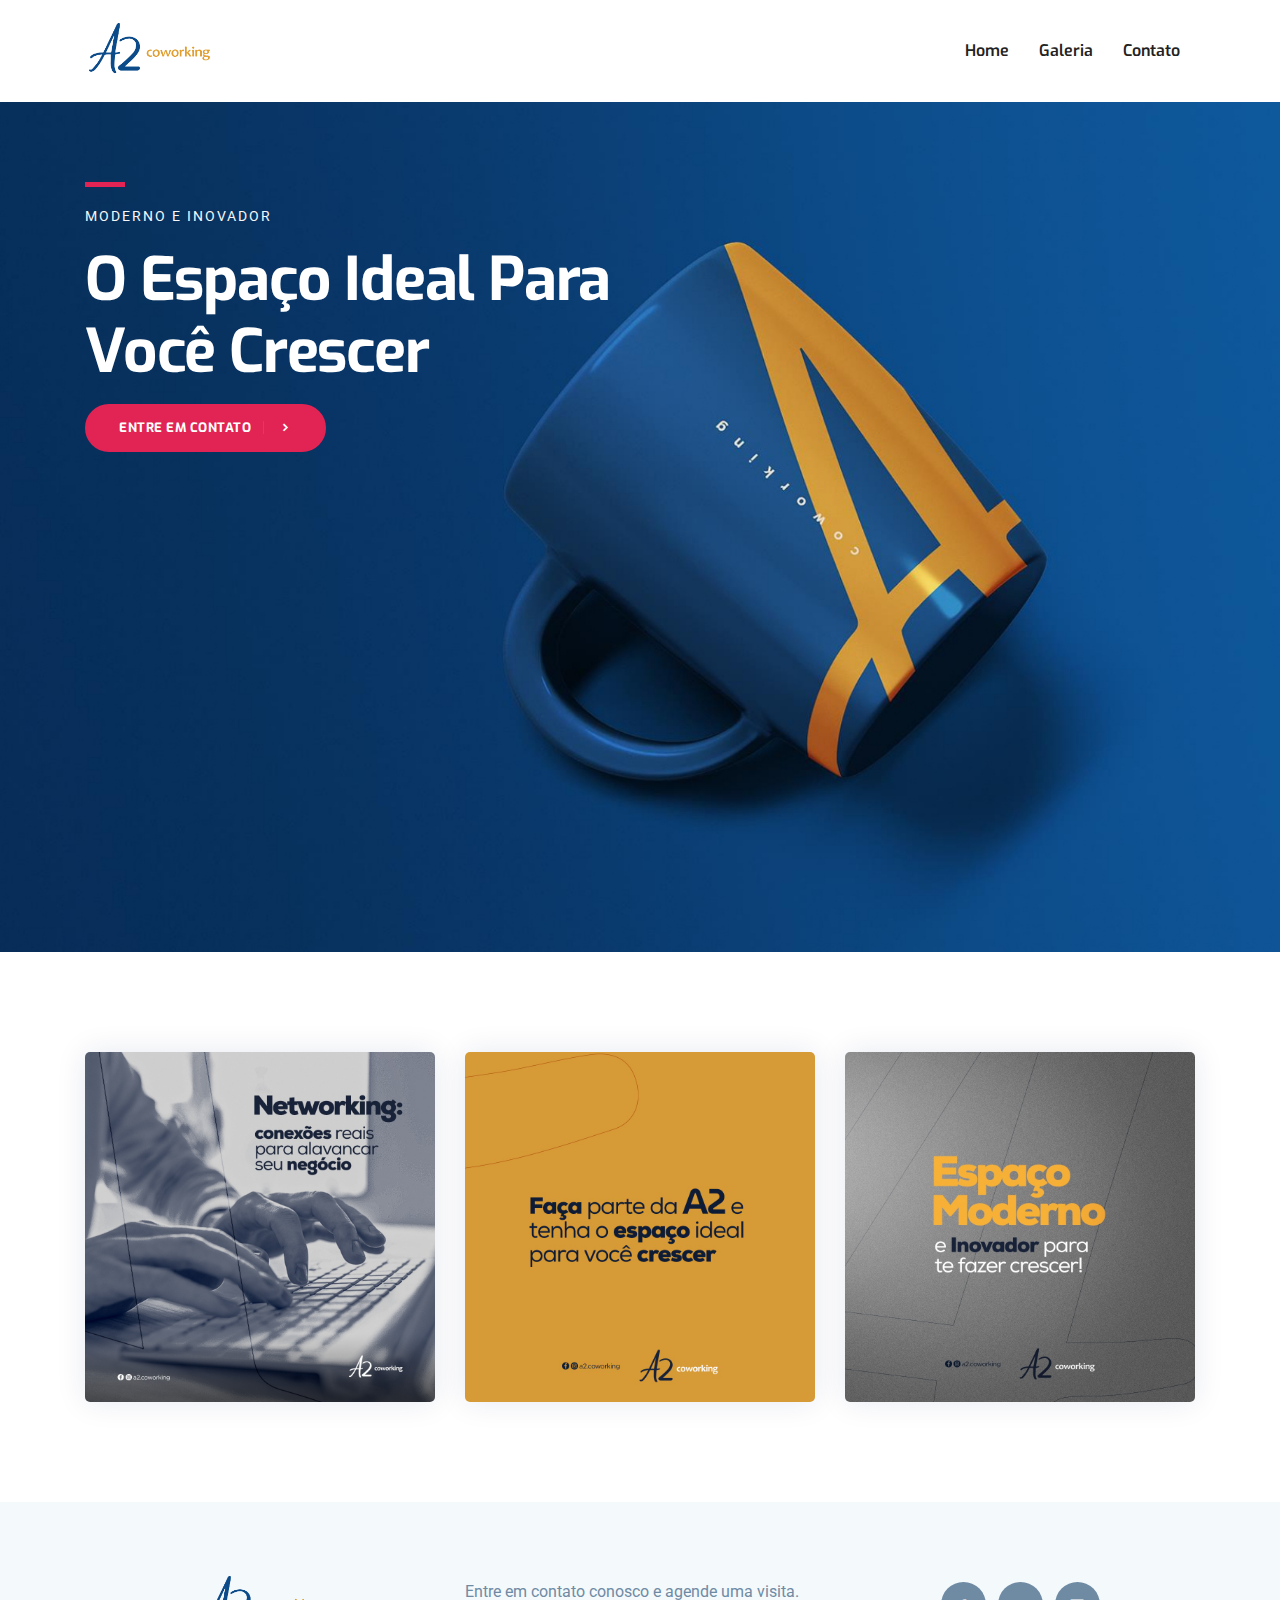
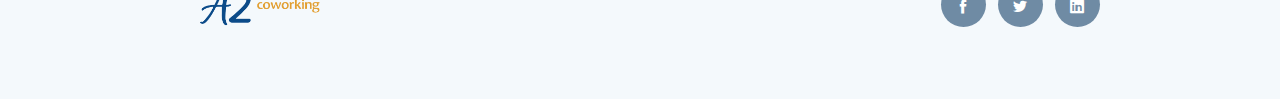
==== a2coworking/index.html @ f6276b2c "Add A2 coworking content" ====
<!DOCTYPE html>
<html lang="pt-br">
<head>
	<meta http-equiv="Content-Type" content="text/html; charset=UTF-8">
	<meta name="description" content="Coworking,business">

	<title> Coworking </title>

	<link rel="shortcut icon" type="image/x-icon" href="/images/a2.ico" />
	<link rel="stylesheet" href="plugins/bootstrap/css/bootstrap.min.css">
	<link rel="stylesheet" href="plugins/icofont/icofont.min.css">
	<link rel="stylesheet" href="plugins/slick-carousel/slick/slick.css">
	<link rel="stylesheet" href="plugins/slick-carousel/slick/slick-theme.css">
	<link rel="stylesheet" href="css/style.css">
</head>

<body id="top">
	<header>
		<nav class="navbar navbar-expand-lg navigation" id="navbar">
			<div class="container">
				<a class="navbar-brand" href="index.html">
					<img src="images/logo.png" alt="" class="img-fluid">
				</a>

				<button class="navbar-toggler collapsed" type="button" data-toggle="collapse" data-target="#navbarmain" aria-controls="navbarmain" aria-expanded="false" aria-label="Toggle navigation">
				<span class="icofont-navigation-menu"></span>
			</button>
		
			<div class="collapse navbar-collapse" id="navbarmain">
				<ul class="navbar-nav ml-auto">
					<li class="nav-item active">
						<a class="nav-link" href="index.html"> Home </a>
					</li>
					<li class="nav-item"><a class="nav-link" href="service.html"> Galeria  </a></li>
					<li class="nav-item">
						<a class="nav-link" href="mailto:contato@a2coworking.com.br">
							Contato
						</a>
					</li>
				</ul>
			</div>
			</div>
		</nav>
	</header>

	<section class="banner">
		<div class="container">
			<div class="row">
				<div class="col-lg-6 col-md-12 col-xl-7">
					<div class="block">
						<div class="divider mb-3"></div>
						<span class="text-uppercase text-sm letter-spacing ">
							Moderno e Inovador
						</span>
						<h1 class="mb-3 mt-3">
							O espaço ideal para você crescer
						</h1>
						
						<div class="btn-container ">
							<a href="mailto:contato@a2coworking.com.br" class="btn btn-main-2 btn-icon btn-round-full">
								Entre em contato <i class="icofont-simple-right ml-2"></i>
							</a>
						</div>
					</div>
				</div>
			</div>
		</div>
	</section>
	<section class="section about">
		<div class="container">
			<div class="row align-items-center">
				<div class="col-lg-4 col-sm-6">
					<div class="about-img">
						<img src="images/networking.jpeg" alt="Oportunidade de Networking" class="img-fluid">
					</div>
				</div>
				<div class="col-lg-4 col-sm-6">
					<div class="about-img">
						<img src="images/faca-parte.jpeg" alt="Faça parte da A2" class="img-fluid">
					</div>
				</div>
				<div class="col-lg-4 col-sm-6">
					<div class="about-img mt-4 mt-lg-0">
						<img src="images/espaco-moderno.jpeg" alt="Visite nosso espaço moderno" class="img-fluid">
					</div>
				</div>
			</div>
		</div>
	</section>

	<footer class="footer gray-bg">
		<div class="container">
			<div class="row">
				<div class="col-sm-4">
					<div class="widget">
						<div class="logo">
							<img src="images/logo.png" alt="" class="img-fluid">
						</div>
					</div>
				</div>
				<div class="col-sm-4">
					<p>Entre em contato conosco e agende uma visita.</p>
				</div>
				<div class="col-sm-4">
					<ul class="list-inline footer-socials mt-4">
						<li class="list-inline-item">
							<a href="https://www.facebook.com/" target="_blank">
								<i class="icofont-facebook"></i>
							</a>
						</li>
						<li class="list-inline-item">
							<a href="https://twitter.com/" target="_blank">
								<i class="icofont-twitter"></i>
							</a>
						</li>
						<li class="list-inline-item">
							<a href="https://www.linkedin.com/" target="_blank">
								<i class="icofont-linkedin"></i>
							</a>
						</li>
					</ul>
				</div>
			</div>
		</div>
	</footer>

	<script src="plugins/jquery/jquery.js"></script>
	<script src="plugins/bootstrap/js/popper.js"></script>
	<script src="plugins/bootstrap/js/bootstrap.min.js"></script>
	<script src="plugins/slick-carousel/slick/slick.min.js"></script>
  </body>
  </html>
---- a2coworking/css/style.css ----
@import url("https://fonts.googleapis.com/css?family=Exo:500,600,700|Roboto&display=swap");
html {
  overflow-x: hidden;
}

body {
  line-height: 1.6;
  font-family: "Roboto", sans-serif;
  -webkit-font-smoothing: antialiased;
  font-size: 16px;
  color: #6F8BA4;
  font-weight: 400;
}

h1, .h1, h2, .h2, h3, .h3, h4, .h4, h5, .h5, h6, .h6 {
  font-family: "Exo", sans-serif;
  font-weight: 700;
  color: #222;
}

h1, .h1 {
  font-size: 2.5rem;
}

h2, .h2 {
  font-size: 44px;
}

h3, .h3 {
  font-size: 1.5rem;
}

h4, .h4 {
  font-size: 1.3rem;
  line-height: 30px;
}

h5, .h5 {
  font-size: 1.25rem;
}

h6, .h6 {
  font-size: 1rem;
}

.navbar-toggle .icon-bar {
  background: #223a66;
}

input[type="email"], input[type="password"], input[type="text"], input[type="tel"] {
  box-shadow: none;
  height: 45px;
  outline: none;
  font-size: 14px;
}

input[type="email"]:focus, input[type="password"]:focus, input[type="text"]:focus, input[type="tel"]:focus {
  box-shadow: none;
  border: 1px solid #223a66;
}

.form-control {
  box-shadow: none;
  border-radius: 0;
}

.form-control:focus {
  box-shadow: none;
  border: 1px solid #223a66;
}

.py-7 {
  padding: 7rem 0px;
}

.btn {
  display: inline-block;
  font-size: 14px;
  font-size: 0.8125rem;
  font-weight: 700;
  letter-spacing: .5px;
  padding: .75rem 2rem;
  font-family: "Exo", sans-serif;
  text-transform: uppercase;
  border-radius: 5px;
  border: 2px solid transparent;
  transition: all .35s ease;
}

.btn.btn-icon i {
  border-left: 1px solid rgba(255, 255, 255, 0.09);
  padding-left: 15px;
}

.btn:focus {
  outline: 0px;
  box-shadow: none;
}

.btn-main {
  background: #223a66;
  color: #fff;
  border-color: #223a66;
}

.btn-main:hover {
  background: #e12454;
  border-color: #e12454;
  color: #fff;
}

.btn-main-2 {
  background: #e12454;
  color: #fff;
  border-color: #e12454;
}

.btn-main-2:hover {
  background: #223a66;
  color: #fff;
  border-color: #223a66;
}

.btn-solid-border {
  border: 2px solid #223a66;
  background: transparent;
  color: #223a66;
}

.btn-solid-border:hover {
  border: 2px solid #223a66;
  color: #fff;
  background: #223a66;
}

.btn-solid-border:hover.btn-icon i {
  border-left: 1px solid rgba(255, 255, 255, 0.09);
}

.btn-solid-border.btn-icon i {
  border-left: 1px solid rgba(0, 0, 0, 0.09);
}

.btn-transparent {
  background: transparent;
  color: #222;
  border-color: #6F8BA4;
}

.btn-transparent:hover {
  background: #6F8BA4;
  color: #fff;
}

.btn-white {
  background: #fff;
  border-color: #fff;
  color: #222;
}

.btn-white:hover {
  background: #223a66;
  color: #fff;
  border-color: #223a66;
}

.btn-solid-white {
  border-color: #fff;
  color: #fff;
}

.btn-solid-white:hover {
  background: #fff;
  color: #222;
}

.btn-round {
  border-radius: 4px;
}

.btn-round-full {
  border-radius: 50px;
}

.btn.active:focus, .btn:active:focus, .btn:focus {
  outline: 0;
}

.bg-gray {
  background: #eff0f3;
}

.bg-primary {
  background: #223a66;
}

.bg-primary-dark {
  background: #152440;
}

.bg-primary-darker {
  background: #090f1a;
}

.bg-dark {
  background: #222;
}

.bg-gradient {
  background-image: linear-gradient(145deg, rgba(19, 177, 205, 0.95) 0%, rgba(152, 119, 234, 0.95) 100%);
  background-repeat: repeat-x;
}

.section {
  padding: 100px 0;
}

.section-sm {
  padding: 70px 0;
}

.section-bottom {
  padding-bottom: 100px;
}

.subtitle {
  color: #223a66;
  font-size: 14px;
  letter-spacing: 1px;
}

.overlay:before {
  content: "";
  position: absolute;
  left: 0;
  top: 0;
  bottom: 0;
  right: 0;
  width: 100%;
  height: 100%;
  opacity: 0.9;
  background: #223a66;
}

.overly-2 {
  position: relative;
}

.overly-2:before {
  content: "";
  position: absolute;
  left: 0;
  top: 0;
  bottom: 0;
  right: 0;
  width: 100%;
  height: 100%;
  background: rgba(0, 0, 0, 0.8);
}

.text-sm {
  font-size: 14px;
}

.text-md {
  font-size: 2.25rem;
}

.text-lg {
  font-size: 3.75rem;
}

.no-spacing {
  letter-spacing: 0px;
}

/* Links */
a {
  color: #222;
  text-decoration: none;
  transition: all .35s ease;
}

a:focus, a:hover {
  color: #e12454;
  text-decoration: none;
}

a:focus {
  outline: none;
}

.content-title {
  font-size: 40px;
  line-height: 50px;
}

.page-title {
  padding: 120px 0px 70px 0px;
  position: relative;
}

.page-title .block h1 {
  color: #fff;
}

.page-title .block p {
  color: #fff;
}

.page-title .breadcumb-nav {
  margin-top: 60px;
  padding-top: 30px;
  border-top: 1px solid rgba(255, 255, 255, 0.06);
}

.slick-slide:focus, .slick-slide a {
  outline: none;
}

@media (max-width: 480px) {
  h2, .h2 {
    font-size: 1.3rem;
    line-height: 36px;
  }
}

.title-color {
  color: #223a66;
}

.secondary-bg {
  background: #223a66;
}

.section-title {
  margin-bottom: 70px;
}

.section-title h2 {
  color: #223a66;
}

.text-lg {
  font-size: 50px;
}

.gray-bg {
  background: #f4f9fc;
}

@media (max-width: 480px) {
  .text-lg {
    font-size: 28px;
  }
}

@media (max-width: 400px) {
  .text-lg {
    font-size: 28px;
  }
}

#navbarmain {
  padding: 20px 0px;
}

#navbarmain .nav-link {
  font-weight: 600;
  padding: 10px 15px;
  color: #222;
  font-family: "Exo", sans-serif;
  text-transform: capitalize;
  font-size: 16px;
  transition: all .25s ease;
}

.dropdown-toggle::after {
  display: none;
}

.navbar-brand {
  margin-top: 10px;
  height: 50px;
}

.navbar img {
  top: -88px;
  position: relative;
  left: -113px;
  height: 200px;
}

.dropdown .dropdown-menu {
  position: absolute;
  display: block;
  background: #fff;
  min-width: 240px;
  top: 130%;
  left: 0;
  right: 0px;
  opacity: 0;
  padding: 0px;
  visibility: hidden;
  transition: all 0.3s ease-out 0s;
  border: 0px;
  border-top: 5px solid #e12454;
  border-radius: 0px;
}

.dropdown:hover .dropdown-menu {
  opacity: 1;
  visibility: visible;
  top: 115%;
}

.dropdown .dropdown-item {
  padding: 13px 20px;
  border-bottom: 1px solid #eee;
  background: transparent;
  font-weight: 400;
  color: #555;
}

.dropdown .dropdown-item:hover {
  color: #e12454;
}

.header-top-bar {
  background: #223a66;
  font-size: 14px;
  padding: 10px 0px;
  box-shadow: 0 1px 2px rgba(0, 0, 0, 0.05);
  color: #fff;
}

.top-bar-info li a {
  color: #fff;
  margin-right: 20px;
}

.top-right-bar a span {
  color: #fff;
  font-weight: 600;
  letter-spacing: 1px;
}

.top-right-bar a i {
  color: #fff;
  margin-right: 10px;
}

.bg-1 {
  background: url("../images/bg/22.jpg") no-repeat 50% 50%;
  background-size: cover;
  position: relative;
}

.banner {
  position: relative;
  overflow: hidden;
  background: #fff;
  background: url("../images/main-banner.jpg") no-repeat;
  background-size: cover;
  min-height: calc(100vh - 50px);
}

.banner .block {
  padding: 80px 0px 160px;
}

.banner .block h1 {
  font-size: 60px;
  line-height: 1.2;
  letter-spacing: -1.2px;
  text-transform: capitalize;
  color: #fff;
}

.banner .block span {
  color: #f7f7f7;;
}

.letter-spacing {
  letter-spacing: 2px;
}

.text-color {
  color: #223a66;
}

.text-color-2 {
  color: #e12454;
}

.divider {
  width: 40px;
  height: 5px;
  background: #e12454;
}

@media (max-width: 480px) {
  .banner .block h1 {
    font-size: 38px;
    line-height: 50px;
  }
  .banner {
    min-height: 450px;
    background: #fff !important;
  }
}

@media (max-width: 400px) {
  .banner .block h1 {
    font-size: 28px;
    line-height: 40px;
  }
  .banner {
    min-height: 450px;
    background: #fff !important;
  }
}

@media (max-width: 768px) {
  .banner .block h1 {
    font-size: 56px;
    line-height: 70px;
  }
  .banner {
    background: #fff !important;
  }
}

@media (max-width: 992px) {
  .banner {
    background: #fff !important;
  }
}

.about-img img {
  border-radius: 5px;
  box-shadow: 0px 0px 30px 0px rgba(0, 42, 106, 0.1);
}

.award-img {
  height: 120px;
  margin-bottom: 10px;
  align-items: center;
  display: flex;
  justify-content: center;
  background: #eff0f3;
}

.appoinment-content {
  position: relative;
}

.appoinment-content img {
  width: 85%;
}

.appoinment-content .emergency {
  position: absolute;
  content: "";
  right: 10px;
  bottom: 20px;
  background: #223a66;
  padding: 48px;
}

.appoinment-content .emergency h2 {
  color: #fff;
}

.appoinment-content .emergency i {
  margin-right: 10px;
  color: rgba(255, 255, 255, 0.7);
}

.appoinment-form {
  margin-top: 40px;
}

.appoinment-form .form-control {
  background: #f4f9fc;
  height: 55px;
  border-color: rgba(0, 0, 0, 0.05);
}

.appoinment-form textarea.form-control {
  height: auto;
}

.client-thumb {
  text-align: center;
}

.features {
  margin-top: -70px;
}

.feature-item {
  flex-basis: 33.33%;
  margin: 0px 10px;
  padding: 40px 30px;
  background-color: #fff;
  border-radius: 15px 15px 15px 15px;
  box-shadow: 0px 0px 30px 0px rgba(0, 42, 106, 0.1);
}

.feature-item .feature-icon i {
  font-size: 50px;
  color: #223a66;
}

.feature-item h4 {
  color: #223a66;
}

.feature-item p {
  font-size: 14px;
}

.feature-section.border-top {
  border-top: 1px solid rgba(0, 0, 0, 0.05) !important;
}

.w-hours li {
  padding: 6px 0px;
  border-bottom: 1px solid rgba(0, 0, 0, 0.05);
}

.counter-stat {
  text-align: center;
  padding: 55px 0px 40px 0px;
  position: relative;
}

.counter-stat i {
  display: block;
  color: rgba(255, 255, 255, 0.06);
  font-size: 70px;
  position: absolute;
  left: 0px;
  right: 0px;
  top: 0px;
  -webkit-transform: translateY(25px);
  transform: translateY(25px);
}

.counter-stat span {
  font-size: 70px;
  color: #fff;
}

.counter-stat p {
  margin-bottom: 0px;
  color: rgba(255, 255, 255, 0.7);
}

.mb--80 {
  margin-bottom: -80px;
}

.service {
  padding-top: 180px;
}

.service .service-item {
  background: #fff;
  padding: 30px;
  border-radius: 5px;
}

.service .icon {
  float: left;
  margin-bottom: 10px;
}

.service i {
  color: #e12454;
}

.service h4 {
  padding-left: 20px;
}

.service .content {
  clear: both;
}

.service-block {
  padding: 20px;
  margin-top: 40px;
  border: 1px solid rgba(0, 0, 0, 0.03);
  box-shadow: 0 0 38px rgba(21, 40, 82, 0.07);
}

.service-block img {
  width: 100%;
  margin-top: -60px;
  border: 5px solid #fff;
}

.department-service {
  margin-bottom: 40px;
}

.department-service li {
  margin-bottom: 10px;
}

.department-service li i {
  color: #e12454;
}

.doctors .btn-group .btn {
  border-radius: 0px;
  margin: 0px 2px;
  text-transform: capitalize;
  font-size: 16px;
  padding: .6rem 1.5rem;
  cursor: pointer;
}

.doctors .btn-group .btn.active {
  box-shadow: none !important;
  border-color: transparent;
  background: #e12454;
  color: #fff;
}

.doctors .btn-group .btn.focus {
  box-shadow: none !important;
  border-color: transparent;
}

.doctors .btn-group .btn:focus {
  box-shadow: none !important;
  border-color: transparent;
  background: #e12454;
  color: #fff;
}

.doctors .btn-group .btn:hover {
  box-shadow: none !important;
  border-color: transparent;
  background: #e12454;
  color: #fff;
}

.doctors .btn-group > .btn-group:not(:last-child) > .btn, .doctors .btn-group > .btn:not(:last-child):not(.dropdown-toggle), .doctors .btn-group > .btn:not(:first-child) {
  border-radius: 3px;
}

.doctor-inner-box {
  overflow: hidden;
}

.doctor-inner-box .doctor-profile {
  overflow: hidden;
  position: relative;
  box-shadow: 0px 8px 16px 0px rgba(200, 183, 255, 0.2);
}

.doctor-inner-box .doctor-profile .doctor-img {
  transition: all .35s ease;
}

.doctor-inner-box .doctor-profile .doctor-img:hover {
  -webkit-transform: scale(1.1);
  transform: scale(1.1);
}

.lh-35 {
  line-height: 35px;
}

.doctor-info li {
  margin-bottom: 10px;
  color: #222;
}

.doctor-info li i {
  margin-right: 20px;
  color: #e12454;
}

.read-more {
  color: #223a66;
}

@media (max-width: 480px) {
  .doctors .btn-group {
    display: block;
  }
  .doctors .btn-group .btn {
    margin: 8px 3px;
  }
}

@media (max-width: 400px) {
  .doctors .btn-group {
    display: block;
  }
  .doctors .btn-group .btn {
    margin: 8px 3px;
  }
}

@media (max-width: 768px) {
  .doctors .btn-group {
    display: block;
  }
  .doctors .btn-group .btn {
    margin: 8px 3px;
  }
}

.cta {
  background: url("../images/bg/bg-4.jpg") no-repeat 50% 50%;
  background-size: cover;
  position: relative;
}

.cta:before {
  position: absolute;
  content: "";
  left: 0px;
  top: 0px;
  width: 100%;
  height: 100%;
  background: rgba(34, 58, 102, 0.95);
}

.mb-30 {
  margin-bottom: 30px;
}

.text-color-primary {
  color: #223a66;
}

.cta-section {
  margin-bottom: -80px;
}

.cta-2 {
  background: url("../images/bg/cta-bg.png") no-repeat;
  background-position: center center;
}

.cta-page {
  background: url("../images/bg/banner.jpg") no-repeat;
  background-size: cover;
  position: relative;
}

.testimonial {
  position: relative;
}

.testimonial:before {
  width: 48%;
  height: 100%;
  top: 0;
  left: 0px;
  position: absolute;
  content: "";
  background: url("../images/bg/bg-2.jpg") no-repeat 50% 50%;
}

.testimonial .slick-dots {
  text-align: left;
}

.testimonial-block {
  position: relative;
  margin-bottom: 20px;
}

.testimonial-block p {
  background: #fff;
  font-size: 18px;
}

.testimonial-block .client-info {
  margin-bottom: 20px;
}

.testimonial-block .client-info h4 {
  margin-bottom: 0px;
}

.testimonial-block i {
  font-size: 60px;
  position: absolute;
  right: 46px;
  bottom: 89px;
  opacity: .08;
}

.testimonial-block .slick-dots {
  text-align: left;
}

.testimonial-wrap-2 .slick-dots {
  margin-left: -10px;
}

.testimonial-block.style-2 {
  background: #fff;
  padding: 30px;
  margin: 0px 4px;
  margin-bottom: 30px;
}

.testimonial-block.style-2 .testimonial-thumb {
  float: left;
}

.testimonial-block.style-2 .testimonial-thumb img {
  width: 80px;
  height: 80px;
  border-radius: 100%;
  margin-right: 20px;
  margin-bottom: 30px;
  border: 5px solid #eff0f3;
  margin-top: -5px;
}

.testimonial-block.style-2 .client-info p {
  clear: both;
  background: transparent;
}

.testimonial-block.style-2 i {
  bottom: -20px;
  color: #e12454;
  opacity: .3;
}

@media (max-width: 480px) {
  .testimonial-wrap {
    margin-left: 0px;
  }
  .testimonial::before {
    display: none;
  }
}

@media (max-width: 400px) {
  .testimonial-wrap {
    margin-left: 0px;
  }
  .testimonial::before {
    display: none;
  }
}

@media (max-width: 768px) {
  .testimonial-wrap {
    margin-left: 0px;
  }
  .testimonial::before {
    display: none;
  }
}

@media (max-width: 992px) {
  .testimonial-wrap {
    margin-left: 0px;
  }
  .testimonial::before {
    display: none;
  }
}

.contact-form-wrap .form-group {
  margin-bottom: 20px;
}

.contact-form-wrap .form-group .form-control {
  height: 60px;
  border: 1px solid #EEF2F6;
  box-shadow: none;
  width: 100%;
  background: #f4f9fc;
}

.contact-form-wrap .form-group-2 {
  margin-bottom: 13px;
}

.contact-form-wrap .form-group-2 textarea {
  height: auto;
  border: 1px solid #EEF2F6;
  box-shadow: none;
  background: #f4f9fc;
  width: 100%;
}

.social-icons li {
  margin: 0 6px;
}

.social-icons a {
  margin-right: 10px;
  font-size: 18px;
}

.google-map {
  position: relative;
}

.google-map #map {
  width: 100%;
  height: 500px;
}

.mt-90 {
  margin-top: 90px;
}

.contact-block {
  text-align: center;
  border: 5px solid #EEF2F6;
  padding: 50px 25px;
}

.contact-block i {
  font-size: 50px;
  margin-bottom: 15px;
  display: inline-block;
  color: #e12454;
}

.blog-item-content h2 {
  font-weight: 600;
  font-size: 38px;
}

/*=================================================================
  Single Blog Page
==================================================================*/
.nav-links .page-numbers {
  display: inline-block;
  width: 50px;
  height: 50px;
  border-radius: 100%;
  background: #eee;
  text-align: center;
  padding-top: 13px;
  font-weight: 600;
  margin-right: 10px;
}

.nav-links .page-numbers:hover {
  background: #223a66;
  color: #fff;
}

.nav-links .page-numbers.current {
  background: #223a66;
  color: #fff;
}

.comment-area .comment-thumb {
  margin-right: 20px;
  margin-bottom: 30px;
}

.comment-area h5 {
  font-size: 18px;
  font-weight: 500;
}

.comment-area span {
  font-size: 14px;
}

.posts-nav h6 {
  font-weight: 500;
}

.quote {
  font-size: 22px;
  color: #223a66;
  padding: 40px;
  font-style: italic;
  border-left: 5px solid #e12454;
  margin: 25px 0px;
}

.tag-option a {
  border: 1px solid #eff0f3;
  padding: 6px 12px;
  color: #6F8BA4;
  font-size: 14px;
}

.comment-form .form-control {
  background: #f7f8fb;
  border-radius: 5px;
  border-color: #f7f8fb;
  height: 50px;
}

.comment-form textarea.form-control {
  height: auto;
}

.post.post-single {
  border: none;
}

.post.post-single .post-thumb {
  margin-top: 30px;
}

.post-sub-heading {
  border-bottom: 1px solid #dedede;
  padding-bottom: 20px;
  letter-spacing: 2px;
  text-transform: uppercase;
  font-size: 16px;
  margin-bottom: 20px;
}

.post-social-share {
  margin-bottom: 50px;
}

.post-comments {
  margin: 30px 0;
}

.post-comments .media {
  margin-top: 20px;
}

.post-comments .media > .pull-left {
  padding-right: 20px;
}

.post-comments .comment-author {
  margin-top: 0;
  margin-bottom: 0px;
  font-weight: 500;
}

.post-comments .comment-author a {
  color: #223a66;
  font-size: 14px;
  text-transform: uppercase;
}

.post-comments time {
  margin: 0 0 5px;
  display: inline-block;
  color: #808080;
  font-size: 12px;
}

.post-comments .comment-button {
  color: #223a66;
  display: inline-block;
  margin-left: 5px;
  font-size: 12px;
}

.post-comments .comment-button i {
  margin-right: 5px;
  display: inline-block;
}

.post-comments .comment-button:hover {
  color: #223a66;
}

.post-excerpt {
  margin-bottom: 60px;
}

.post-excerpt h3 a {
  color: #000;
}

.post-excerpt p {
  margin: 0 0 30px;
}

.post-excerpt blockquote.quote-post {
  margin: 20px 0;
}

.post-excerpt blockquote.quote-post p {
  line-height: 30px;
  font-size: 20px;
  color: #223a66;
}

.comments-section {
  margin-top: 35px;
}

.author-about {
  margin-top: 40px;
}

.post-author {
  margin-right: 20px;
}

.post-author > img {
  border: 1px solid #dedede;
  max-width: 120px;
  padding: 5px;
  width: 100%;
}

.comment-list ul {
  margin-top: 20px;
}

.comment-list ul li {
  margin-bottom: 20px;
}

.comment-wrap {
  border: 1px solid #dedede;
  border-radius: 1px;
  margin-left: 20px;
  padding: 10px;
  position: relative;
}

.comment-wrap .author-avatar {
  margin-right: 10px;
}

.comment-wrap .media .media-heading {
  font-size: 14px;
  margin-bottom: 8px;
}

.comment-wrap .media .media-heading a {
  color: #223a66;
  font-size: 13px;
}

.comment-wrap .media .comment-meta {
  font-size: 12px;
  color: #888;
}

.comment-wrap .media p {
  margin-top: 15px;
}

.comment-reply-form {
  margin-top: 80px;
}

.comment-reply-form input, .comment-reply-form textarea {
  height: 35px;
  border-radius: 0;
  box-shadow: none;
}

.comment-reply-form input:focus, .comment-reply-form textarea:focus {
  box-shadow: none;
  border: 1px solid #223a66;
}

.comment-reply-form textarea, .comment-reply-form .btn-main {
  height: auto;
}

.sidebar-widget {
  margin-bottom: 30px;
  padding-bottom: 35px;
}

.sidebar-widget h5 {
  margin-bottom: 30px;
  position: relative;
  padding-bottom: 15px;
}

.sidebar-widget h5:before {
  position: absolute;
  content: "";
  left: 0px;
  bottom: 0px;
  width: 35px;
  height: 3px;
  background: #e12454;
}

.sidebar-widget.latest-post .media img {
  border-radius: 7px;
}

.sidebar-widget.latest-post .media h6 {
  font-weight: 500;
  line-height: 1.4;
}

.sidebar-widget.latest-post .media p {
  font-size: 12px;
}

.sidebar-widget.category ul li {
  margin-bottom: 10px;
}

.sidebar-widget.category ul li a {
  color: #222;
  transition: all 0.3s ease;
}

.sidebar-widget.category ul li a:hover {
  color: #223a66;
  padding-left: 5px;
}

.sidebar-widget.category ul li span {
  margin-left: 10px;
}

.sidebar-widget.tags a {
  font-size: 12px;
  text-transform: uppercase;
  letter-spacing: .075em;
  line-height: 41px;
  height: 41px;
  font-weight: 500;
  border-radius: 20px;
  color: #666;
  display: inline-block;
  background-color: #eff0f3;
  margin: 0 7px 10px 0;
  padding: 0 25px;
  transition: all .2s ease;
}

.sidebar-widget.tags a:hover {
  color: #fff;
  background: #223a66;
}

.sidebar-widget.schedule-widget {
  background: #f4f9fc;
  padding: 25px;
}

.sidebar-widget.schedule-widget ul li {
  padding: 10px 0px;
  border-bottom: 1px solid #eee;
}

.search-form {
  position: relative;
}

.search-form i {
  position: absolute;
  right: 15px;
  top: 35%;
}

.footer .row {
  align-items: center;
}

.footer-socials {
  text-align: center;
}

.lh-35 {
  line-height: 35px;
}

.logo {
  font-weight: 600;
  letter-spacing: 1px;
}

.logo h3 {
  color: #223a66;
}

.logo span {
  color: #223a66;
}

.widget .divider {
  height: 3px;
}

.widget h4 {
  color: #223a66;
}

.widget .footer-menu a {
  color: #6F8BA4;
}

.widget .footer-menu a:hover {
  color: #e12454;
}

.footer-contact-block span {
  font-weight: 400;
  color: #6F8BA4;
}

.footer-contact-block i {
  font-size: 20px;
}

.footer-btm {
  border-top: 1px solid rgba(0, 0, 0, 0.06);
}

.footer-socials li a {
  width: 45px;
  height: 45px;
  background: #6F8BA4;
  color: #fff;
  display: inline-block;
  text-align: center;
  border-radius: 100%;
  padding-top: 12px;
}

.widget-contact h6 {
  font-weight: 500;
  margin-bottom: 18px;
}

.widget-contact h6 i {
  color: #e12454;
}

.subscribe {
  position: relative;
}

.subscribe .form-control {
  border-radius: 50px;
  height: 60px;
  padding-left: 25px;
  border-color: #eee;
}

.subscribe .btn {
  position: absolute;
  right: 6px;
  top: 6px;
}

.backtop {
  position: fixed;
  background: #e12454;
  z-index: 9999;
  display: inline-block;
  right: 55px;
  width: 60px;
  height: 60px;
  bottom: 50px;
  text-align: center;
  display: flex;
  justify-content: center;
  align-items: center;
  opacity: 0;
  border-radius: 50px;
}

.backtop i {
  color: #fff;
  font-size: 20px;
}

.reveal {
  transition: all .3s;
  cursor: pointer;
  opacity: 1;
}

/*# sourceMappingURL=maps/style.css.map */
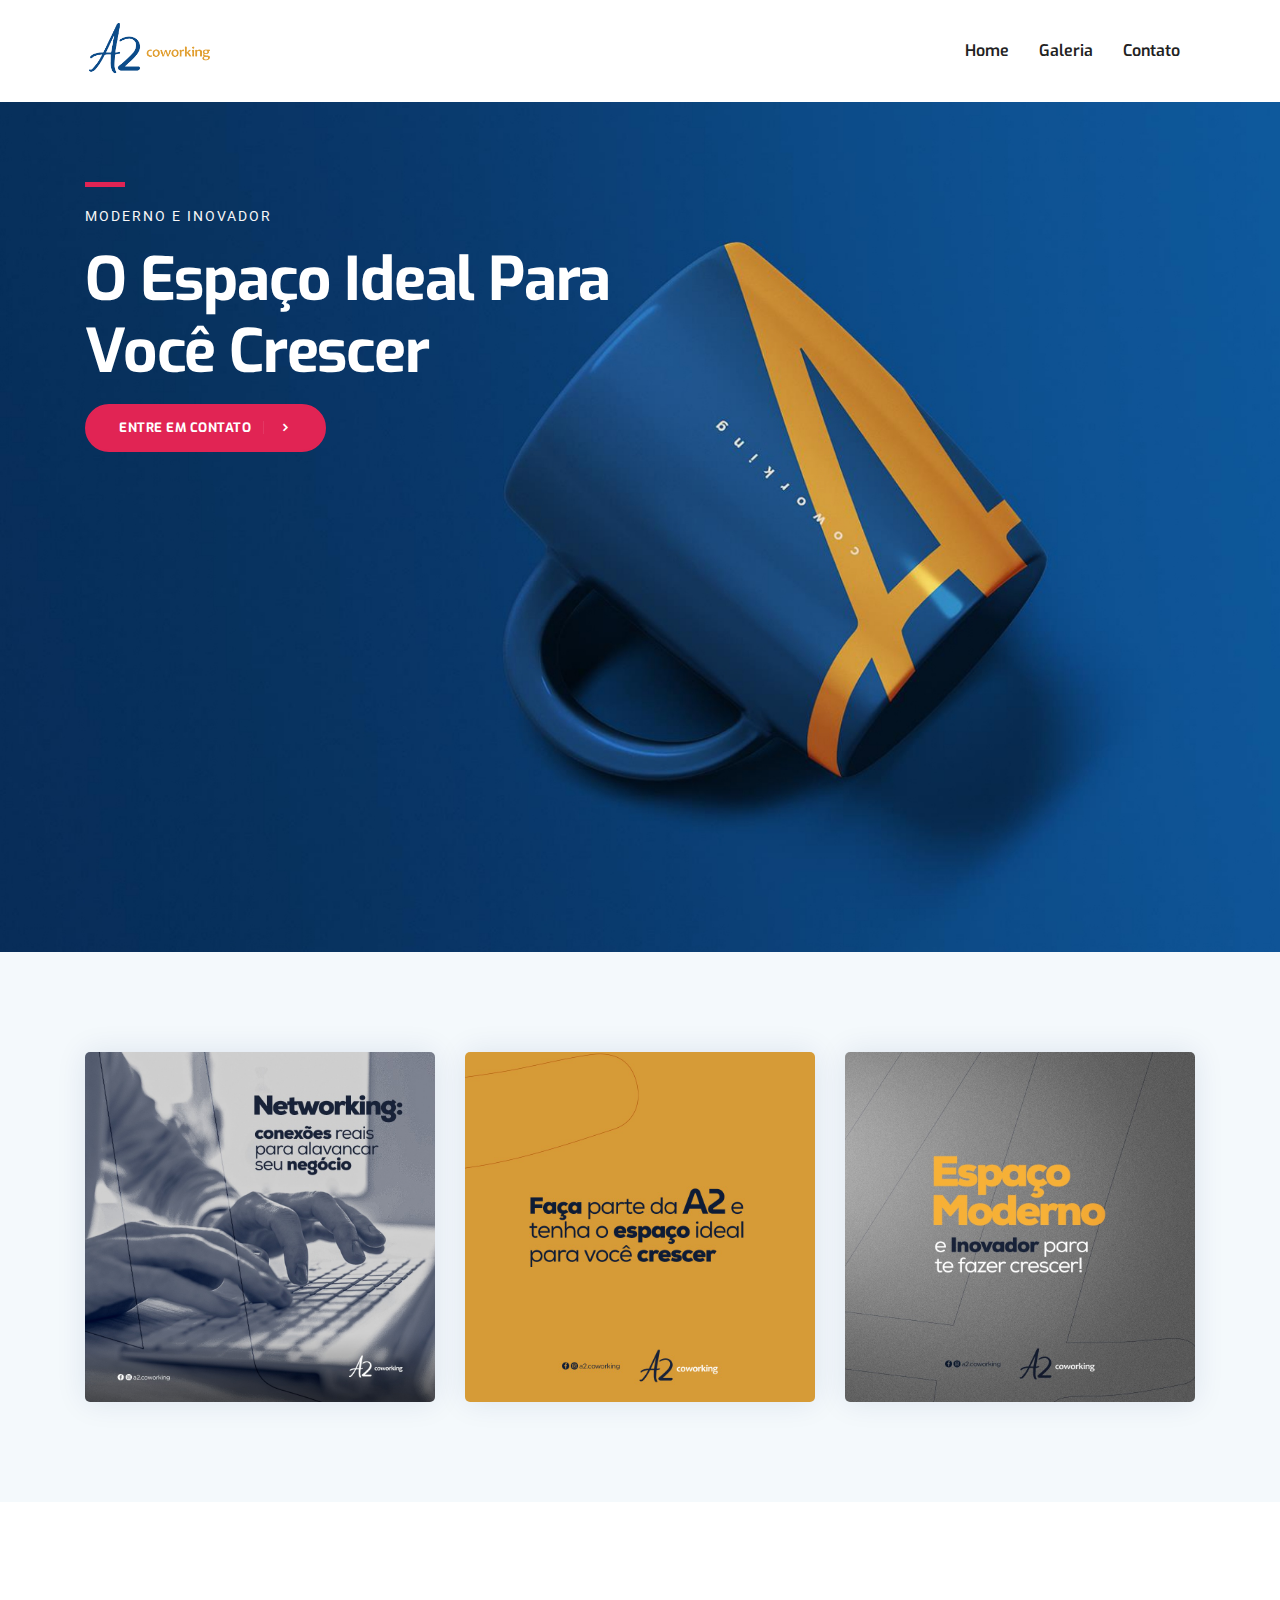
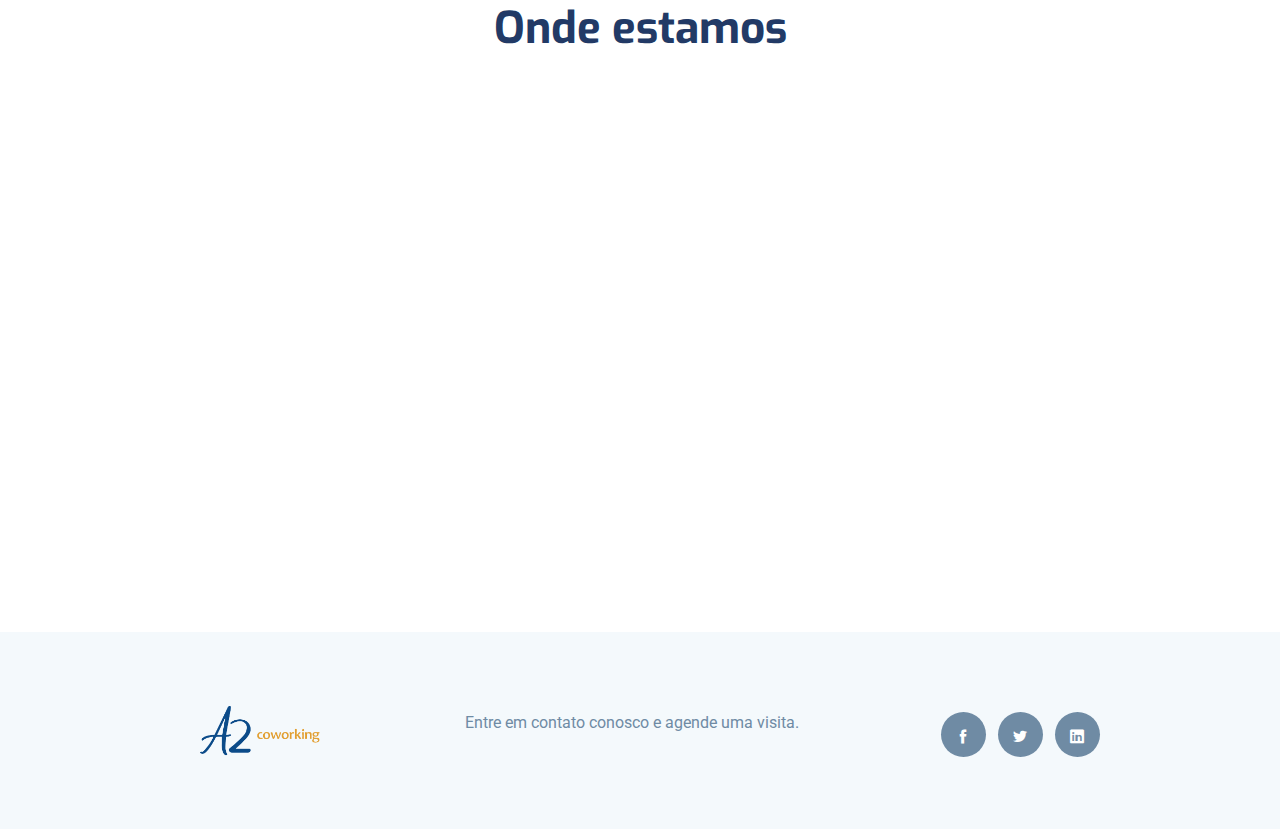
==== commit b2c7eb36: "Setup google maps on home page" ====
--- a/a2coworking/index.html
+++ b/a2coworking/index.html
@@ -3,15 +3,15 @@
 <head>
 	<meta http-equiv="Content-Type" content="text/html; charset=UTF-8">
 	<meta name="description" content="Coworking,business">
+	<meta name="viewport" content="width=device-width" />
 
-	<title> Coworking </title>
+	<title> A2 Coworking </title>
 
-	<link rel="shortcut icon" type="image/x-icon" href="/images/a2.ico" />
+	<link rel="shortcut icon" type="image/x-icon" href="https://jhmachado.github.io/a2coworking/images/a2.ico" />
 	<link rel="stylesheet" href="plugins/bootstrap/css/bootstrap.min.css">
 	<link rel="stylesheet" href="plugins/icofont/icofont.min.css">
-	<link rel="stylesheet" href="plugins/slick-carousel/slick/slick.css">
-	<link rel="stylesheet" href="plugins/slick-carousel/slick/slick-theme.css">
 	<link rel="stylesheet" href="css/style.css">
+	<link rel="stylesheet" href="https://cdn.jsdelivr.net/npm/@fancyapps/ui@4.0/dist/fancybox.css"/>
 </head>
 
 <body id="top">
@@ -31,7 +31,11 @@
 					<li class="nav-item active">
 						<a class="nav-link" href="index.html"> Home </a>
 					</li>
-					<li class="nav-item"><a class="nav-link" href="service.html"> Galeria  </a></li>
+					<li class="nav-item">
+						<a class="nav-link" onclick="openGallery()" href="javascript:void(0)">
+							Galeria
+						</a>
+					</li>
 					<li class="nav-item">
 						<a class="nav-link" href="mailto:contato@a2coworking.com.br">
 							Contato
@@ -66,7 +70,8 @@
 			</div>
 		</div>
 	</section>
-	<section class="section about">
+
+	<section class="section about gray-bg">
 		<div class="container">
 			<div class="row align-items-center">
 				<div class="col-lg-4 col-sm-6">
@@ -83,6 +88,20 @@
 					<div class="about-img mt-4 mt-lg-0">
 						<img src="images/espaco-moderno.jpeg" alt="Visite nosso espaço moderno" class="img-fluid">
 					</div>
+				</div>
+			</div>
+		</div>
+	</section>
+
+	<section class="section where-we-are">
+		<div class="container">
+			<div class="row">
+				<div class="col-sm-12 text-center">
+					<div class="section-title">
+						<h2> Onde estamos </h2>
+					</div>
+
+					<iframe src="https://www.google.com/maps/embed?pb=!1m18!1m12!1m3!1d7206.394523839431!2d-49.300711925059765!3d-25.43166779593728!2m3!1f0!2f0!3f0!3m2!1i1024!2i768!4f13.1!3m3!1m2!1s0x94dce3f0d0a9bef1%3A0x6bb8eac024134d26!2sR.%20Padre%20Anchieta%2C%20901-1323%20-%20Bigorrilho%2C%20Curitiba%20-%20PR%2C%2080730-000!5e0!3m2!1spt-BR!2sbr!4v1634770552511!5m2!1spt-BR!2sbr" allowfullscreen="" loading="lazy"></iframe>
 				</div>
 			</div>
 		</div>
@@ -127,7 +146,45 @@
 	<script src="plugins/jquery/jquery.js"></script>
 	<script src="plugins/bootstrap/js/popper.js"></script>
 	<script src="plugins/bootstrap/js/bootstrap.min.js"></script>
-	<script src="plugins/slick-carousel/slick/slick.min.js"></script>
+	<script src="https://cdn.jsdelivr.net/npm/@fancyapps/ui@4.0/dist/fancybox.umd.js"></script>
+    <script>
+      	function openGallery() {
+		 	Fancybox.show([
+				{
+					src: "images/fotos/foto-1.jpeg",
+					type: "image",
+				},
+				{
+					src: "images/fotos/foto-2.jpeg",
+					type: "image",
+				},
+				{
+					src: "images/fotos/foto-3.jpeg",
+					type: "image",
+				},
+				{
+					src: "images/fotos/foto-4.jpeg",
+					type: "image",
+				},
+				{
+					src: "images/fotos/foto-5.jpeg",
+					type: "image",
+				},
+				{
+					src: "images/fotos/foto-6.jpeg",
+					type: "image",
+				},
+				{
+					src: "images/fotos/foto-7.jpeg",
+					type: "image",
+				},
+				{
+					src: "images/fotos/foto-8.jpeg",
+					type: "image",
+				},
+			]);
+		}
+    </script>
   </body>
   </html>
    --- a/a2coworking/css/style.css
+++ b/a2coworking/css/style.css
@@ -59,6 +59,10 @@
   border: 1px solid #223a66;
 }
 
+.hidden {
+  display: none;
+}
+
 .form-control {
   box-shadow: none;
   border-radius: 0;
@@ -67,6 +71,12 @@
 .form-control:focus {
   box-shadow: none;
   border: 1px solid #223a66;
+}
+
+.where-we-are iframe {
+  border: 0;
+  width: 100%;
+  height: 400px;
 }
 
 .py-7 {
